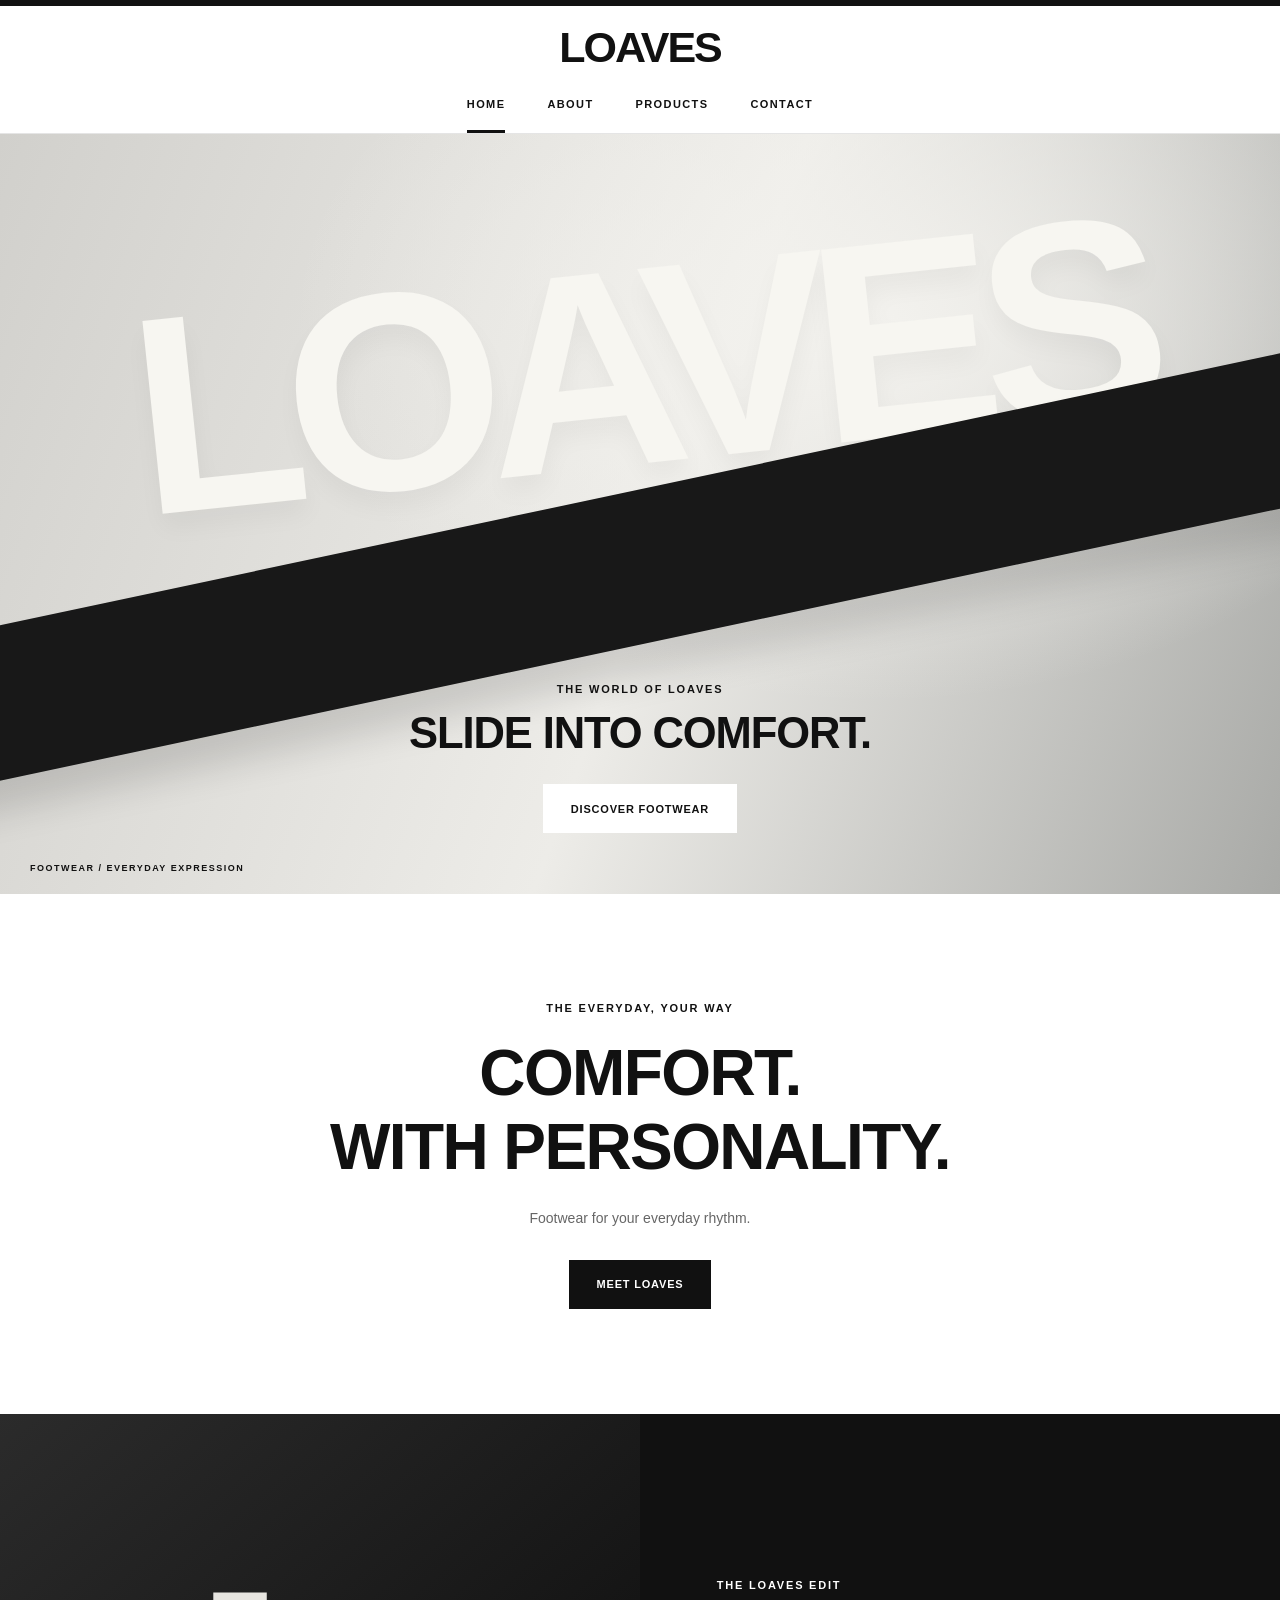
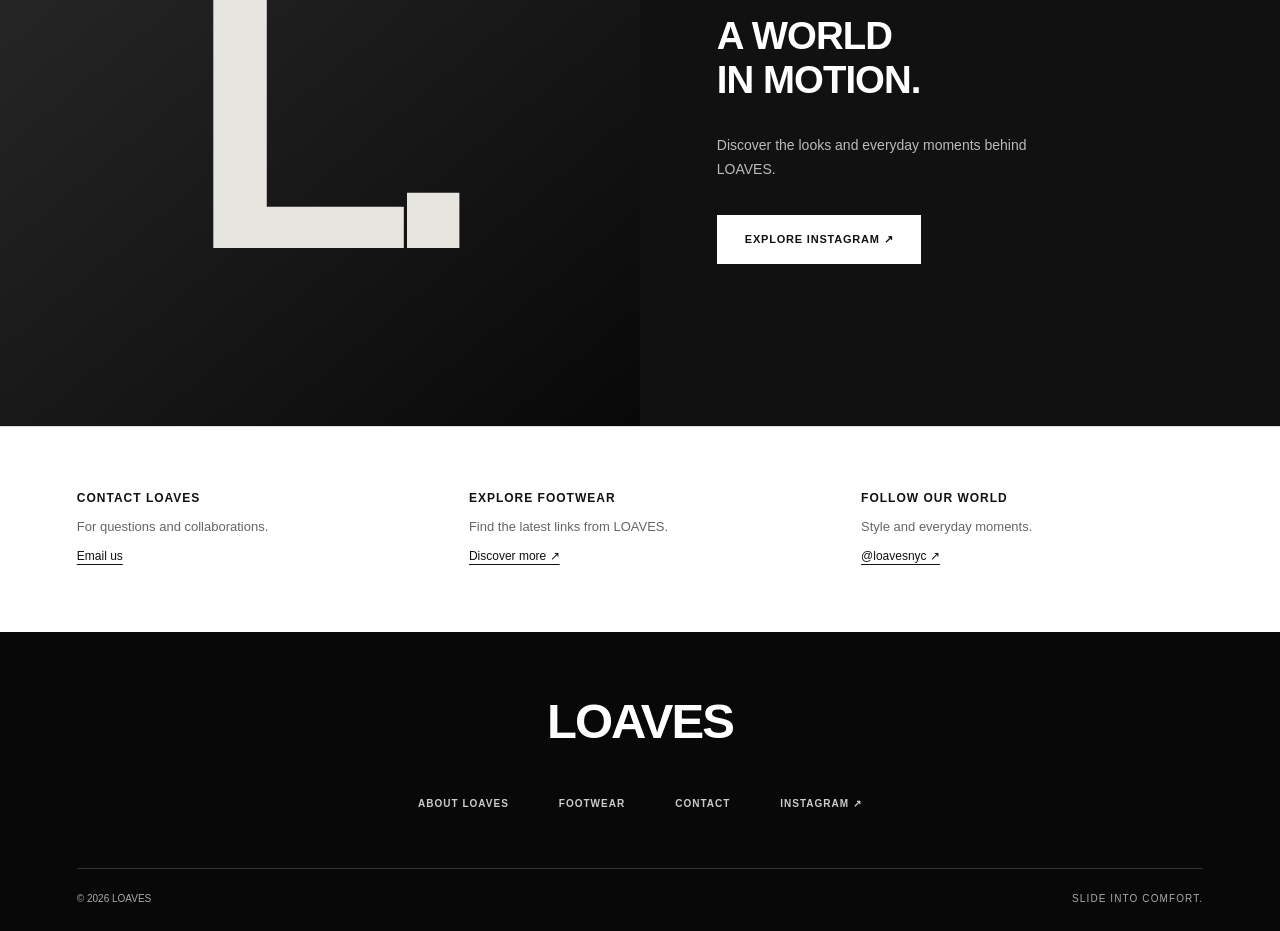
==== index.html @ b23aa398 "Add LOAVES monochrome website with four responsive pages" ====
<!doctype html><html lang="en"><head><meta charset="utf-8"><meta name="viewport" content="width=device-width, initial-scale=1"><meta name="description" content="LOAVES footwear. Slide into comfort. Discover our world and connect with @loavesnyc."><meta name="theme-color" content="#ffffff"><title>Home | LOAVES</title><link rel="stylesheet" href="assets/style.css"></head><body><a class="skip" href="#main">Skip to content</a><header><div class="masthead"><a class="logo" href="index.html" aria-label="LOAVES home">LOAVES</a></div><nav aria-label="Main navigation"><a href="index.html" aria-current="page">Home</a><a href="about.html" >About</a><a href="products.html" >Products</a><a href="contact.html" >Contact</a></nav></header><main id="main"><section class="campaign"><div class="campaign-art" aria-hidden="true"><span>LOAVES</span><i></i></div><div class="campaign-copy"><p class="eyebrow">THE WORLD OF LOAVES</p><h1>SLIDE INTO COMFORT.</h1><a class="button" href="products.html">DISCOVER FOOTWEAR</a></div><div class="campaign-note">FOOTWEAR / EVERYDAY EXPRESSION</div></section><section class="statement"><p class="eyebrow">THE EVERYDAY, YOUR WAY</p><h2>COMFORT.<br>WITH PERSONALITY.</h2><p>Footwear for your everyday rhythm.</p><a class="button" href="about.html">MEET LOAVES</a></section><section class="editorial"><div class="editorial-mark" aria-hidden="true">L.</div><div class="editorial-copy"><p class="eyebrow">THE LOAVES EDIT</p><h2>A WORLD<br>IN MOTION.</h2><p>Discover the looks and everyday moments behind LOAVES.</p><a class="button" href="https://www.instagram.com/loavesnyc/">EXPLORE INSTAGRAM ↗</a></div></section></main><section class="services" aria-label="Explore LOAVES"><div><h2>CONTACT LOAVES</h2><p>For questions and collaborations.</p><a href="mailto:loavesnyc@gmail.com">Email us</a></div><div><h2>EXPLORE FOOTWEAR</h2><p>Find the latest links from LOAVES.</p><a href="https://linktr.ee/loavesnyc">Discover more ↗</a></div><div><h2>FOLLOW OUR WORLD</h2><p>Style and everyday moments.</p><a href="https://www.instagram.com/loavesnyc/">@loavesnyc ↗</a></div></section><footer><a class="footer-logo" href="index.html">LOAVES</a><div class="footer-links"><a href="about.html">ABOUT LOAVES</a><a href="products.html">FOOTWEAR</a><a href="contact.html">CONTACT</a><a href="https://www.instagram.com/loavesnyc/">INSTAGRAM ↗</a></div><div class="copyright">© 2026 LOAVES<span>SLIDE INTO COMFORT.</span></div></footer></body></html>
---- assets/style.css ----
*{box-sizing:border-box}html{scroll-behavior:smooth}body{margin:0;background:#fff;color:#111;font-family:Arial,Helvetica,sans-serif;font-size:14px;line-height:1.65}a{color:inherit}header{position:sticky;top:0;background:#fff;z-index:20;border-top:6px solid #111;border-bottom:1px solid #e5e5e5}.masthead{text-align:center;padding:20px 24px 12px}.logo,.footer-logo{font-size:43px;font-weight:900;line-height:1;letter-spacing:-2px;text-decoration:none}nav{display:flex;justify-content:center;gap:42px}nav a{padding:14px 0 17px;text-decoration:none;text-transform:uppercase;font-size:11px;letter-spacing:1.4px;font-weight:700;border-bottom:3px solid transparent}nav a:hover,nav a[aria-current]{border-color:#111}h1,h2,p{margin-top:0}h1,h2{font-weight:700;line-height:1.15;letter-spacing:-.025em}h1{font-size:clamp(31px,4vw,52px)}h2{font-size:clamp(27px,3vw,42px)}.eyebrow{font-size:11px;font-weight:700;letter-spacing:1.8px;margin-bottom:20px}.button{display:inline-flex;justify-content:center;align-items:center;min-height:49px;padding:14px 27px;background:#111;color:#fff;font-weight:700;font-size:11px;letter-spacing:.8px;text-decoration:none;border:1px solid #111;transition:background .2s,color .2s}.button:hover{background:#fff;color:#111}.text-link{display:block;width:fit-content;margin-top:22px;text-decoration:underline;text-underline-offset:6px;font-size:11px;letter-spacing:.8px;font-weight:700}.campaign{position:relative;min-height:640px;height:calc(100svh - 140px);max-height:950px;background:#deddd9;overflow:hidden;display:flex;align-items:flex-end;justify-content:center;text-align:center}.campaign-art{position:absolute;inset:0;display:flex;align-items:center;justify-content:center;background:radial-gradient(ellipse at 68% 25%,#f3f2ee 0,transparent 47%),linear-gradient(110deg,#d1d0cc,#edece8 52%,#a9aaa7)}.campaign-art span{position:absolute;top:12%;font-size:clamp(90px,22vw,360px);font-weight:900;letter-spacing:-.07em;color:#f7f6f1;line-height:1;text-shadow:0 15px 25px #0000000a;transform:rotate(-6deg)}.campaign-art i{position:absolute;width:130%;height:20%;top:47%;background:#181818;transform:rotate(-12deg);box-shadow:0 30px 35px #0002}.campaign-copy{z-index:1;padding:0 24px 61px}.campaign-copy h1{font-size:clamp(28px,3.4vw,46px);margin-bottom:26px}.campaign-copy .eyebrow{margin-bottom:10px}.campaign-copy .button{background:#fff;color:#111;border-color:#fff}.campaign-copy .button:hover{background:#111;color:white;border-color:#111}.campaign-note{position:absolute;bottom:18px;left:30px;font-size:9px;font-weight:700;letter-spacing:1.5px}.statement{text-align:center;padding:105px 24px}.statement h2{font-size:clamp(35px,5vw,64px);margin-bottom:22px}.statement p:not(.eyebrow){color:#666;margin-bottom:30px}.editorial{display:grid;grid-template-columns:1fr 1fr;min-height:540px;background:#111;color:#fff}.editorial-mark{display:flex;align-items:center;justify-content:center;font-size:clamp(150px,29vw,420px);font-weight:900;letter-spacing:-.09em;background:linear-gradient(140deg,#2b2b2b,#080808);color:#e7e5e0}.editorial-copy{display:flex;flex-direction:column;align-items:flex-start;justify-content:center;padding:65px 12%}.editorial-copy p:not(.eyebrow){color:#bbb;max-width:340px}.editorial-copy .button{background:#fff;color:#111;border-color:#fff;margin-top:20px}.editorial-copy .button:hover{background:transparent;color:white}.pagehead{text-align:center;padding:85px 24px 70px}.pagehead h1{margin-bottom:22px}.pagehead p:last-child{color:#666;font-size:15px}.story{display:grid;grid-template-columns:1fr 1fr;max-width:1200px;margin:0 auto 95px;gap:90px;padding:0 40px;align-items:center}.story-mark{background:#ededeb;font-size:clamp(65px,10vw,150px);font-weight:900;line-height:.9;letter-spacing:-.08em;padding:90px 35px;min-height:430px;display:flex;align-items:center;justify-content:center}.story p:not(.eyebrow){max-width:390px;color:#666}.story .button{margin-top:20px}.collection-panel{display:grid;grid-template-columns:1fr 1fr;align-items:center;background:#f0efec;min-height:520px;padding:70px max(6vw,24px);gap:8vw}.collection-type{font-size:clamp(50px,7.5vw,110px);font-weight:900;line-height:.95;letter-spacing:-.06em}.collection-panel p:not(.eyebrow){max-width:420px;color:#555}.collection-panel .button{margin-top:16px}.contact-grid{max-width:1000px;margin:0 auto 110px;display:grid;grid-template-columns:1fr 1fr}.contact-grid article{padding:50px;border-top:1px solid #ddd}.contact-grid article+article{border-left:1px solid #ddd}.contact-grid h2{font-size:25px}.contact-grid p{color:#666}.contact-grid .button{margin-top:20px}.services{display:grid;grid-template-columns:repeat(3,1fr);gap:50px;padding:65px max(6vw,24px);border-top:1px solid #ddd}.services h2{font-size:12px;letter-spacing:1px}.services p{font-size:13px;color:#666;margin-bottom:7px}.services a{font-size:12px;text-underline-offset:4px}footer{background:#080808;color:#fff;padding:65px max(6vw,24px) 24px}.footer-logo{display:block;text-align:center;font-size:49px;margin-bottom:50px}.footer-links{display:flex;justify-content:center;gap:50px;padding-bottom:55px}.footer-links a{color:#ccc;text-decoration:none;font-size:10px;font-weight:700;letter-spacing:1px}.copyright{padding-top:22px;border-top:1px solid #333;color:#aaa;display:flex;justify-content:space-between;font-size:10px}.copyright span{letter-spacing:1.1px}.skip{position:absolute;top:-100px;left:20px;padding:10px;background:#111;color:white;z-index:50}.skip:focus{top:10px}a:focus-visible{outline:2px solid #777;outline-offset:5px}@media(max-width:700px){header{border-top-width:4px}.masthead{padding:18px 20px 9px}.logo{font-size:34px}nav{gap:26px}nav a{font-size:10px;padding:12px 0 14px;letter-spacing:1px}.campaign{height:72svh;min-height:490px}.campaign-art span{top:23%;font-size:24vw}.campaign-art i{height:17%;top:41%;transform:rotate(-17deg)}.campaign-copy{padding-bottom:65px}.campaign-note{left:0;width:100%;font-size:8px}.statement{padding:75px 24px}.editorial,.story,.collection-panel{grid-template-columns:1fr}.editorial-mark{min-height:310px;font-size:240px}.editorial-copy{padding:55px 28px}.services{grid-template-columns:1fr;gap:30px;padding:45px 28px}.pagehead{padding:60px 24px 45px}.story{gap:38px;padding:0 24px;margin-bottom:65px}.story-mark{min-height:300px;font-size:110px;padding:55px}.collection-panel{gap:45px;padding:55px 28px}.collection-type{font-size:78px}.contact-grid{grid-template-columns:1fr;margin-bottom:50px;padding:0 24px}.contact-grid article{padding:35px 0}.contact-grid article+article{border-left:0}.footer-links{flex-wrap:wrap;gap:23px;padding-bottom:40px}.footer-logo{font-size:42px}.copyright{font-size:9px;gap:20px}.copyright span{letter-spacing:.5px}}@media(prefers-reduced-motion:reduce){html{scroll-behavior:auto}*{transition:none!important}}
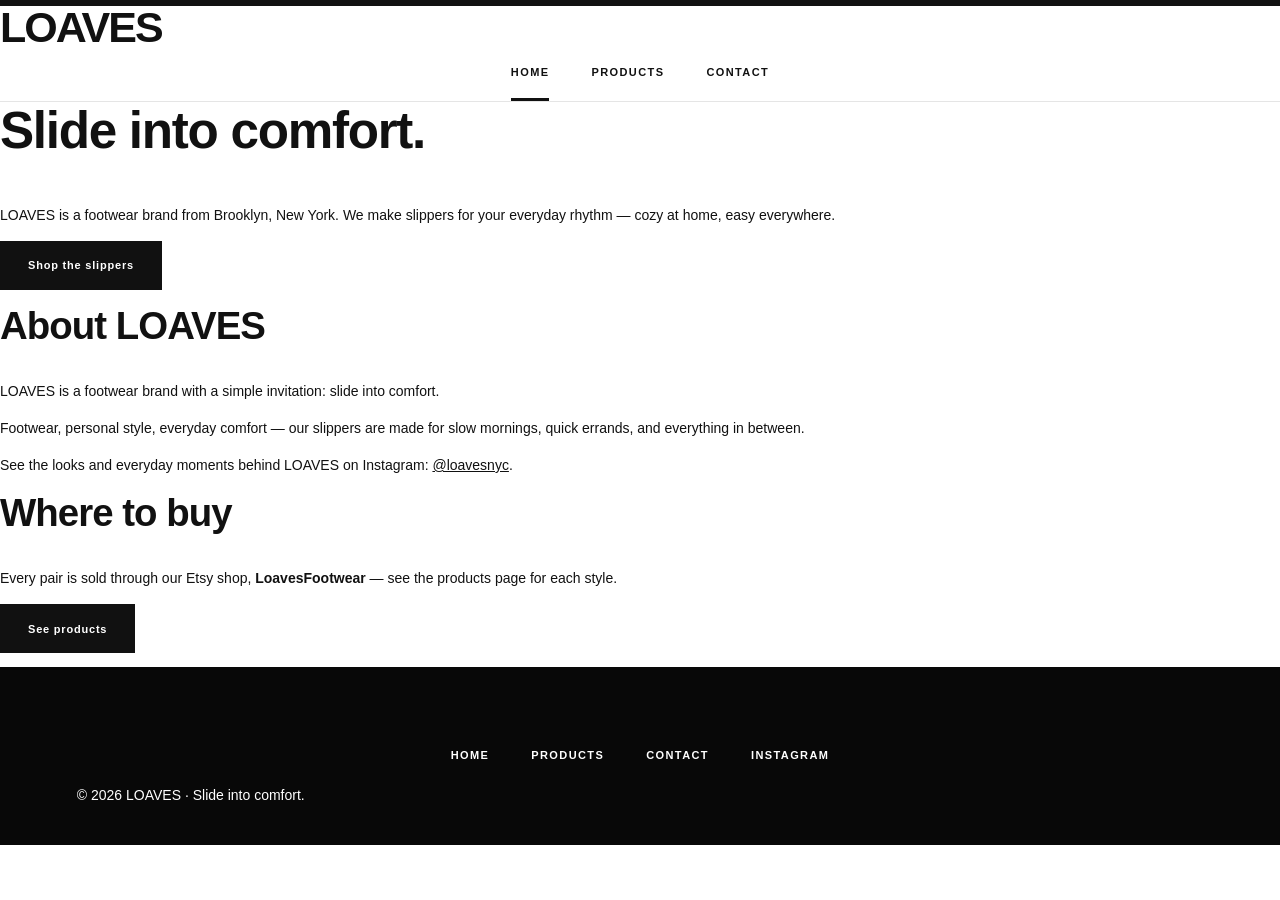
==== commit 03a50054: "Simplify site: merge About into Home, add Etsy buy links, trim Contact" ====
--- a/index.html
+++ b/index.html
@@ -1 +1,51 @@
-<!doctype html><html lang="en"><head><meta charset="utf-8"><meta name="viewport" content="width=device-width, initial-scale=1"><meta name="description" content="LOAVES footwear. Slide into comfort. Discover our world and connect with @loavesnyc."><meta name="theme-color" content="#ffffff"><title>Home | LOAVES</title><link rel="stylesheet" href="assets/style.css"></head><body><a class="skip" href="#main">Skip to content</a><header><div class="masthead"><a class="logo" href="index.html" aria-label="LOAVES home">LOAVES</a></div><nav aria-label="Main navigation"><a href="index.html" aria-current="page">Home</a><a href="about.html" >About</a><a href="products.html" >Products</a><a href="contact.html" >Contact</a></nav></header><main id="main"><section class="campaign"><div class="campaign-art" aria-hidden="true"><span>LOAVES</span><i></i></div><div class="campaign-copy"><p class="eyebrow">THE WORLD OF LOAVES</p><h1>SLIDE INTO COMFORT.</h1><a class="button" href="products.html">DISCOVER FOOTWEAR</a></div><div class="campaign-note">FOOTWEAR / EVERYDAY EXPRESSION</div></section><section class="statement"><p class="eyebrow">THE EVERYDAY, YOUR WAY</p><h2>COMFORT.<br>WITH PERSONALITY.</h2><p>Footwear for your everyday rhythm.</p><a class="button" href="about.html">MEET LOAVES</a></section><section class="editorial"><div class="editorial-mark" aria-hidden="true">L.</div><div class="editorial-copy"><p class="eyebrow">THE LOAVES EDIT</p><h2>A WORLD<br>IN MOTION.</h2><p>Discover the looks and everyday moments behind LOAVES.</p><a class="button" href="https://www.instagram.com/loavesnyc/">EXPLORE INSTAGRAM ↗</a></div></section></main><section class="services" aria-label="Explore LOAVES"><div><h2>CONTACT LOAVES</h2><p>For questions and collaborations.</p><a href="mailto:loavesnyc@gmail.com">Email us</a></div><div><h2>EXPLORE FOOTWEAR</h2><p>Find the latest links from LOAVES.</p><a href="https://linktr.ee/loavesnyc">Discover more ↗</a></div><div><h2>FOLLOW OUR WORLD</h2><p>Style and everyday moments.</p><a href="https://www.instagram.com/loavesnyc/">@loavesnyc ↗</a></div></section><footer><a class="footer-logo" href="index.html">LOAVES</a><div class="footer-links"><a href="about.html">ABOUT LOAVES</a><a href="products.html">FOOTWEAR</a><a href="contact.html">CONTACT</a><a href="https://www.instagram.com/loavesnyc/">INSTAGRAM ↗</a></div><div class="copyright">© 2026 LOAVES<span>SLIDE INTO COMFORT.</span></div></footer></body></html>+<!doctype html>
+<html lang="en">
+<head>
+<meta charset="utf-8">
+<meta name="viewport" content="width=device-width, initial-scale=1">
+<meta name="description" content="LOAVES is a Brooklyn footwear brand. Slide into comfort — cozy slippers for your everyday rhythm, sold on Etsy.">
+<title>LOAVES — Slide into Comfort</title>
+<link rel="stylesheet" href="assets/style.css">
+</head>
+<body>
+<header>
+  <a class="logo" href="index.html">LOAVES</a>
+  <nav>
+    <a href="index.html" aria-current="page">Home</a>
+    <a href="products.html">Products</a>
+    <a href="contact.html">Contact</a>
+  </nav>
+</header>
+
+<main>
+  <section class="hero">
+    <h1>Slide into comfort.</h1>
+    <p>LOAVES is a footwear brand from Brooklyn, New York. We make slippers for your everyday rhythm — cozy at home, easy everywhere.</p>
+    <p><a class="button" href="products.html">Shop the slippers</a></p>
+  </section>
+
+  <section id="about">
+    <h2>About LOAVES</h2>
+    <p>LOAVES is a footwear brand with a simple invitation: slide into comfort.</p>
+    <p>Footwear, personal style, everyday comfort — our slippers are made for slow mornings, quick errands, and everything in between.</p>
+    <p>See the looks and everyday moments behind LOAVES on Instagram: <a href="https://www.instagram.com/loavesnyc/">@loavesnyc</a>.</p>
+  </section>
+
+  <section>
+    <h2>Where to buy</h2>
+    <p>Every pair is sold through our Etsy shop, <strong>LoavesFootwear</strong> — see the products page for each style.</p>
+    <p><a class="button" href="products.html">See products</a></p>
+  </section>
+</main>
+
+<footer>
+  <nav>
+    <a href="index.html">Home</a>
+    <a href="products.html">Products</a>
+    <a href="contact.html">Contact</a>
+    <a href="https://www.instagram.com/loavesnyc/">Instagram</a>
+  </nav>
+  <p>© 2026 LOAVES · Slide into comfort.</p>
+</footer>
+</body>
+</html>
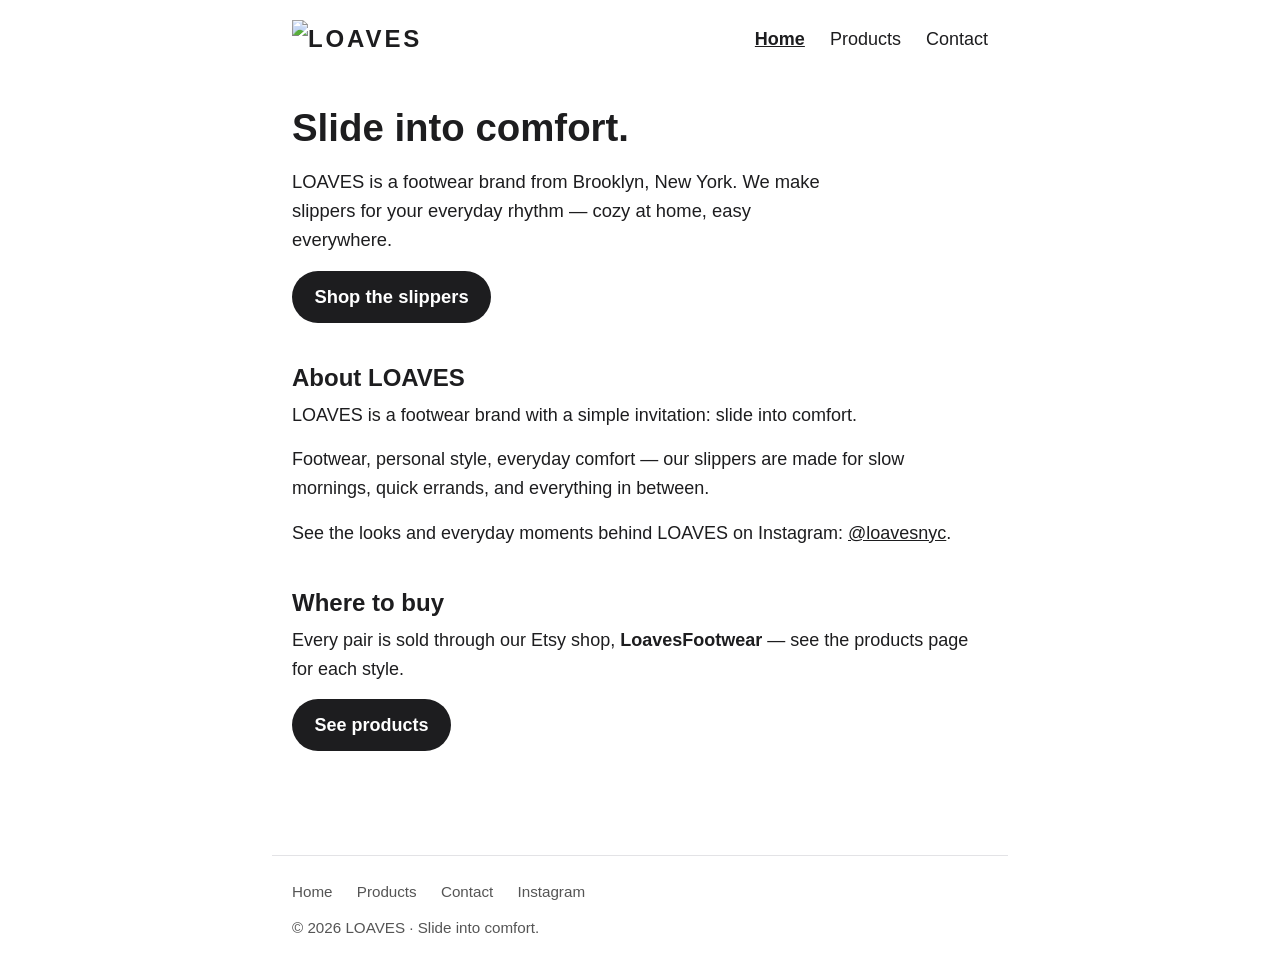
==== commit d72aff05: "Use Instagram profile picture as site logo and favicon" ====
--- a/index.html
+++ b/index.html
@@ -6,10 +6,12 @@
 <meta name="description" content="LOAVES is a Brooklyn footwear brand. Slide into comfort — cozy slippers for your everyday rhythm, sold on Etsy.">
 <title>LOAVES — Slide into Comfort</title>
 <link rel="stylesheet" href="assets/style.css">
+<link rel="icon" type="image/jpeg" href="assets/logo.jpg">
+<link rel="apple-touch-icon" href="assets/logo.jpg">
 </head>
 <body>
 <header>
-  <a class="logo" href="index.html">LOAVES</a>
+  <a class="logo" href="index.html"><img src="assets/logo-wide.jpg" alt="LOAVES" width="134" height="40"></a>
   <nav>
     <a href="index.html" aria-current="page">Home</a>
     <a href="products.html">Products</a>
--- a/assets/style.css
+++ b/assets/style.css
@@ -1 +1,96 @@
-*{box-sizing:border-box}html{scroll-behavior:smooth}body{margin:0;background:#fff;color:#111;font-family:Arial,Helvetica,sans-serif;font-size:14px;line-height:1.65}a{color:inherit}header{position:sticky;top:0;background:#fff;z-index:20;border-top:6px solid #111;border-bottom:1px solid #e5e5e5}.masthead{text-align:center;padding:20px 24px 12px}.logo,.footer-logo{font-size:43px;font-weight:900;line-height:1;letter-spacing:-2px;text-decoration:none}nav{display:flex;justify-content:center;gap:42px}nav a{padding:14px 0 17px;text-decoration:none;text-transform:uppercase;font-size:11px;letter-spacing:1.4px;font-weight:700;border-bottom:3px solid transparent}nav a:hover,nav a[aria-current]{border-color:#111}h1,h2,p{margin-top:0}h1,h2{font-weight:700;line-height:1.15;letter-spacing:-.025em}h1{font-size:clamp(31px,4vw,52px)}h2{font-size:clamp(27px,3vw,42px)}.eyebrow{font-size:11px;font-weight:700;letter-spacing:1.8px;margin-bottom:20px}.button{display:inline-flex;justify-content:center;align-items:center;min-height:49px;padding:14px 27px;background:#111;color:#fff;font-weight:700;font-size:11px;letter-spacing:.8px;text-decoration:none;border:1px solid #111;transition:background .2s,color .2s}.button:hover{background:#fff;color:#111}.text-link{display:block;width:fit-content;margin-top:22px;text-decoration:underline;text-underline-offset:6px;font-size:11px;letter-spacing:.8px;font-weight:700}.campaign{position:relative;min-height:640px;height:calc(100svh - 140px);max-height:950px;background:#deddd9;overflow:hidden;display:flex;align-items:flex-end;justify-content:center;text-align:center}.campaign-art{position:absolute;inset:0;display:flex;align-items:center;justify-content:center;background:radial-gradient(ellipse at 68% 25%,#f3f2ee 0,transparent 47%),linear-gradient(110deg,#d1d0cc,#edece8 52%,#a9aaa7)}.campaign-art span{position:absolute;top:12%;font-size:clamp(90px,22vw,360px);font-weight:900;letter-spacing:-.07em;color:#f7f6f1;line-height:1;text-shadow:0 15px 25px #0000000a;transform:rotate(-6deg)}.campaign-art i{position:absolute;width:130%;height:20%;top:47%;background:#181818;transform:rotate(-12deg);box-shadow:0 30px 35px #0002}.campaign-copy{z-index:1;padding:0 24px 61px}.campaign-copy h1{font-size:clamp(28px,3.4vw,46px);margin-bottom:26px}.campaign-copy .eyebrow{margin-bottom:10px}.campaign-copy .button{background:#fff;color:#111;border-color:#fff}.campaign-copy .button:hover{background:#111;color:white;border-color:#111}.campaign-note{position:absolute;bottom:18px;left:30px;font-size:9px;font-weight:700;letter-spacing:1.5px}.statement{text-align:center;padding:105px 24px}.statement h2{font-size:clamp(35px,5vw,64px);margin-bottom:22px}.statement p:not(.eyebrow){color:#666;margin-bottom:30px}.editorial{display:grid;grid-template-columns:1fr 1fr;min-height:540px;background:#111;color:#fff}.editorial-mark{display:flex;align-items:center;justify-content:center;font-size:clamp(150px,29vw,420px);font-weight:900;letter-spacing:-.09em;background:linear-gradient(140deg,#2b2b2b,#080808);color:#e7e5e0}.editorial-copy{display:flex;flex-direction:column;align-items:flex-start;justify-content:center;padding:65px 12%}.editorial-copy p:not(.eyebrow){color:#bbb;max-width:340px}.editorial-copy .button{background:#fff;color:#111;border-color:#fff;margin-top:20px}.editorial-copy .button:hover{background:transparent;color:white}.pagehead{text-align:center;padding:85px 24px 70px}.pagehead h1{margin-bottom:22px}.pagehead p:last-child{color:#666;font-size:15px}.story{display:grid;grid-template-columns:1fr 1fr;max-width:1200px;margin:0 auto 95px;gap:90px;padding:0 40px;align-items:center}.story-mark{background:#ededeb;font-size:clamp(65px,10vw,150px);font-weight:900;line-height:.9;letter-spacing:-.08em;padding:90px 35px;min-height:430px;display:flex;align-items:center;justify-content:center}.story p:not(.eyebrow){max-width:390px;color:#666}.story .button{margin-top:20px}.collection-panel{display:grid;grid-template-columns:1fr 1fr;align-items:center;background:#f0efec;min-height:520px;padding:70px max(6vw,24px);gap:8vw}.collection-type{font-size:clamp(50px,7.5vw,110px);font-weight:900;line-height:.95;letter-spacing:-.06em}.collection-panel p:not(.eyebrow){max-width:420px;color:#555}.collection-panel .button{margin-top:16px}.contact-grid{max-width:1000px;margin:0 auto 110px;display:grid;grid-template-columns:1fr 1fr}.contact-grid article{padding:50px;border-top:1px solid #ddd}.contact-grid article+article{border-left:1px solid #ddd}.contact-grid h2{font-size:25px}.contact-grid p{color:#666}.contact-grid .button{margin-top:20px}.services{display:grid;grid-template-columns:repeat(3,1fr);gap:50px;padding:65px max(6vw,24px);border-top:1px solid #ddd}.services h2{font-size:12px;letter-spacing:1px}.services p{font-size:13px;color:#666;margin-bottom:7px}.services a{font-size:12px;text-underline-offset:4px}footer{background:#080808;color:#fff;padding:65px max(6vw,24px) 24px}.footer-logo{display:block;text-align:center;font-size:49px;margin-bottom:50px}.footer-links{display:flex;justify-content:center;gap:50px;padding-bottom:55px}.footer-links a{color:#ccc;text-decoration:none;font-size:10px;font-weight:700;letter-spacing:1px}.copyright{padding-top:22px;border-top:1px solid #333;color:#aaa;display:flex;justify-content:space-between;font-size:10px}.copyright span{letter-spacing:1.1px}.skip{position:absolute;top:-100px;left:20px;padding:10px;background:#111;color:white;z-index:50}.skip:focus{top:10px}a:focus-visible{outline:2px solid #777;outline-offset:5px}@media(max-width:700px){header{border-top-width:4px}.masthead{padding:18px 20px 9px}.logo{font-size:34px}nav{gap:26px}nav a{font-size:10px;padding:12px 0 14px;letter-spacing:1px}.campaign{height:72svh;min-height:490px}.campaign-art span{top:23%;font-size:24vw}.campaign-art i{height:17%;top:41%;transform:rotate(-17deg)}.campaign-copy{padding-bottom:65px}.campaign-note{left:0;width:100%;font-size:8px}.statement{padding:75px 24px}.editorial,.story,.collection-panel{grid-template-columns:1fr}.editorial-mark{min-height:310px;font-size:240px}.editorial-copy{padding:55px 28px}.services{grid-template-columns:1fr;gap:30px;padding:45px 28px}.pagehead{padding:60px 24px 45px}.story{gap:38px;padding:0 24px;margin-bottom:65px}.story-mark{min-height:300px;font-size:110px;padding:55px}.collection-panel{gap:45px;padding:55px 28px}.collection-type{font-size:78px}.contact-grid{grid-template-columns:1fr;margin-bottom:50px;padding:0 24px}.contact-grid article{padding:35px 0}.contact-grid article+article{border-left:0}.footer-links{flex-wrap:wrap;gap:23px;padding-bottom:40px}.footer-logo{font-size:42px}.copyright{font-size:9px;gap:20px}.copyright span{letter-spacing:.5px}}@media(prefers-reduced-motion:reduce){html{scroll-behavior:auto}*{transition:none!important}}+/* LOAVES — simple, readable styles */
+* { box-sizing: border-box; }
+
+body {
+  margin: 0;
+  font-family: -apple-system, BlinkMacSystemFont, "Segoe UI", Roboto, Helvetica, Arial, sans-serif;
+  font-size: 18px;
+  line-height: 1.6;
+  color: #1d1d1f;
+  background: #fff;
+}
+
+header {
+  display: flex;
+  align-items: center;
+  justify-content: space-between;
+  flex-wrap: wrap;
+  gap: 0.5rem 1rem;
+  max-width: 46rem;
+  margin: 0 auto;
+  padding: 1.25rem 1.25rem 0;
+}
+
+.logo {
+  font-size: 1.5rem;
+  font-weight: 700;
+  letter-spacing: 0.12em;
+  color: inherit;
+  text-decoration: none;
+}
+
+nav a {
+  color: inherit;
+  text-decoration: none;
+  margin-left: 1.25rem;
+}
+nav a:first-child { margin-left: 0; }
+nav a:hover { text-decoration: underline; }
+nav a[aria-current="page"] { font-weight: 700; text-decoration: underline; }
+
+main {
+  max-width: 46rem;
+  margin: 0 auto;
+  padding: 1rem 1.25rem 2rem;
+}
+
+h1 { font-size: 2.4rem; line-height: 1.15; margin: 1.5rem 0 1rem; }
+h2 { font-size: 1.5rem; line-height: 1.25; margin: 0 0 0.5rem; }
+p { margin: 0 0 1rem; }
+
+section { margin: 2.5rem 0; }
+.hero { margin-top: 2rem; }
+.hero p { font-size: 1.15rem; max-width: 34rem; }
+
+a { color: #1d1d1f; }
+
+.button {
+  display: inline-block;
+  background: #1d1d1f;
+  color: #fff;
+  text-decoration: none;
+  font-weight: 600;
+  padding: 0.7rem 1.4rem;
+  border-radius: 999px;
+}
+.button:hover { background: #444; }
+
+.product img {
+  display: block;
+  width: 100%;
+  max-width: 400px;
+  height: auto;
+  border-radius: 8px;
+  margin-bottom: 1rem;
+}
+
+.product {
+  border: 1px solid #e3e3e6;
+  border-radius: 12px;
+  padding: 1.25rem 1.5rem;
+  margin: 1.25rem 0;
+}
+.product p:last-child { margin-bottom: 0; }
+
+.shop-all { margin-top: 2rem; }
+
+footer {
+  border-top: 1px solid #e3e3e6;
+  max-width: 46rem;
+  margin: 2rem auto 0;
+  padding: 1.5rem 1.25rem 2.5rem;
+  color: #555;
+  font-size: 0.95rem;
+}
+footer nav { margin-bottom: 0.75rem; }
+footer p { margin: 0; }
